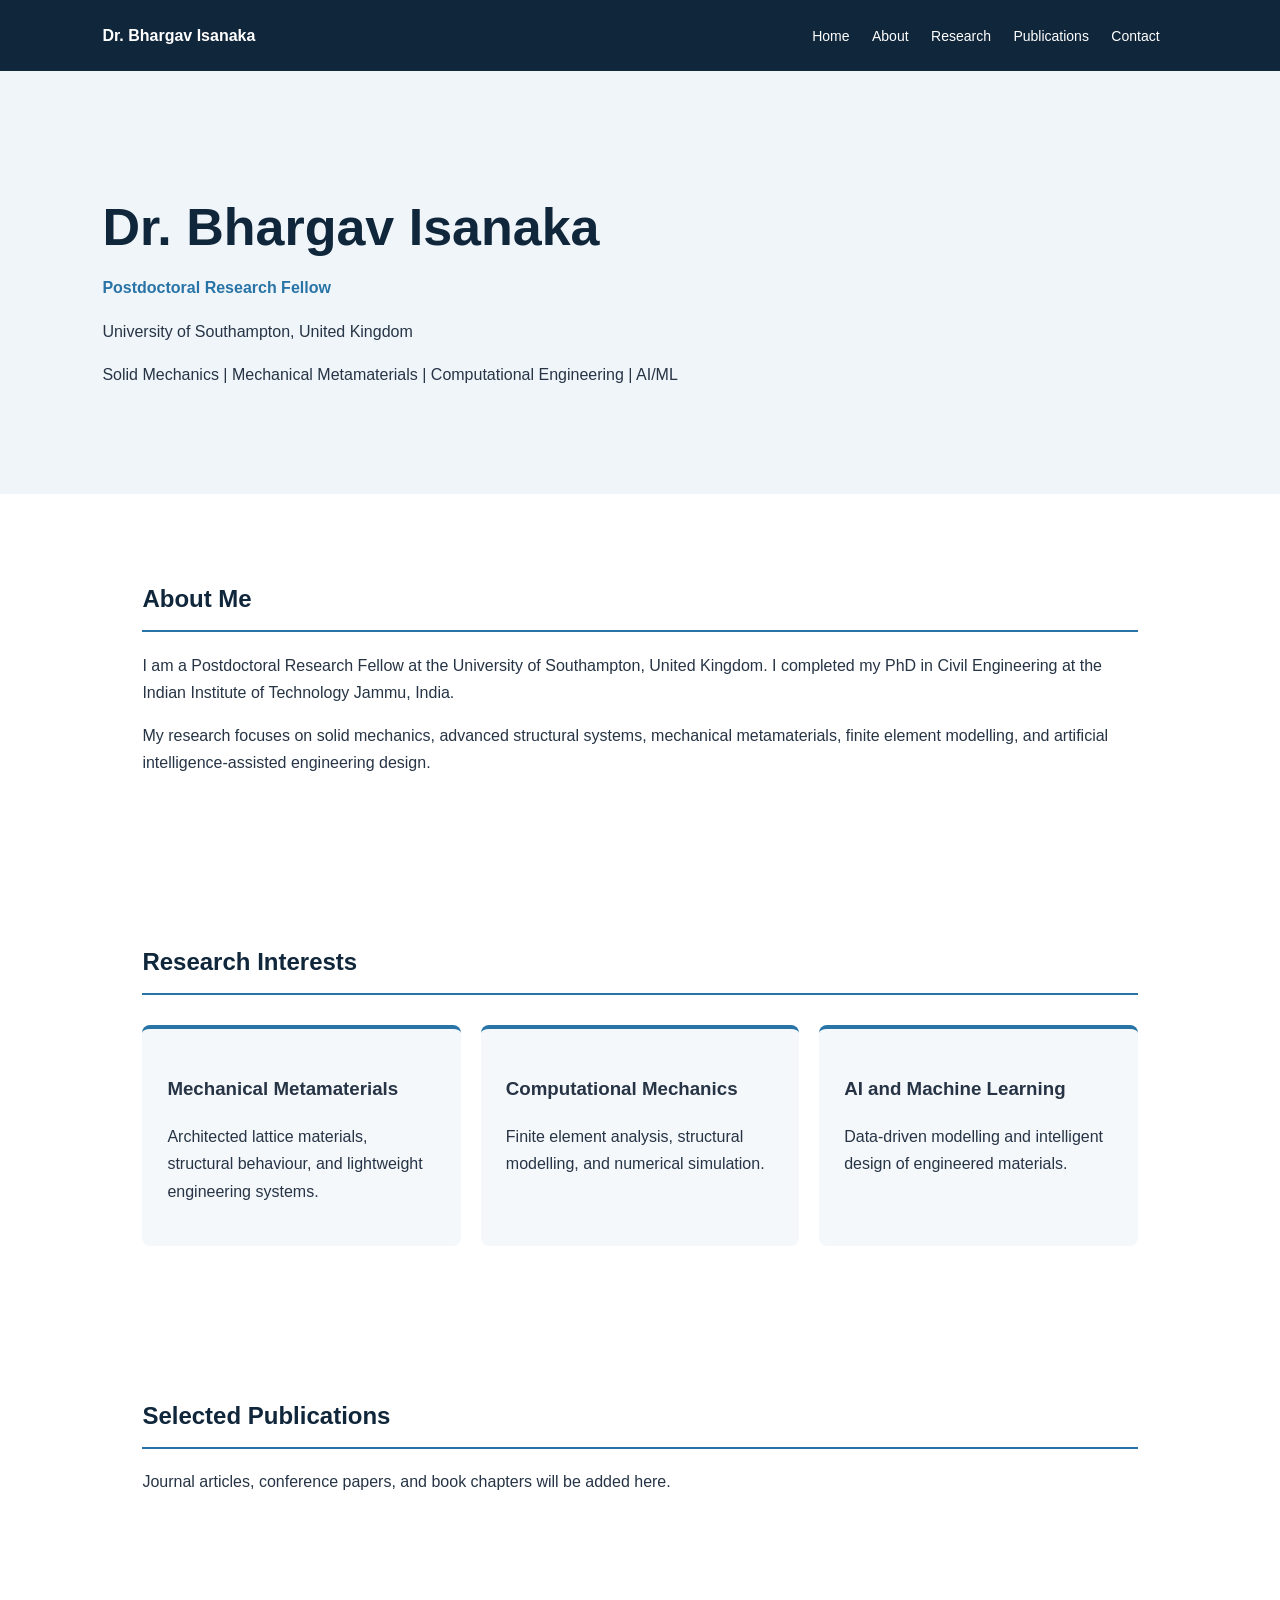
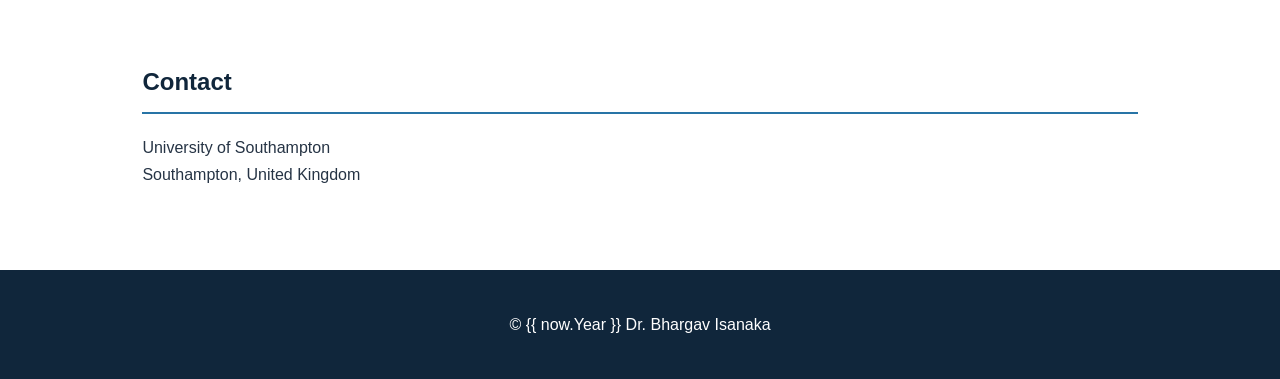
==== layouts/home.html @ 30aade2f "Rename index.html to home.html" ====
<!DOCTYPE html>
<html lang="en">
<head>
  <meta charset="UTF-8">
  <meta name="viewport"
        content="width=device-width, initial-scale=1">
  <title>Dr. Bhargav Isanaka | Academic Research</title>
  <meta name="description"
        content="Academic research website of Dr. Bhargav Isanaka, Postdoctoral Research Fellow at the University of Southampton.">

  <style>
    * { box-sizing: border-box; }

    body {
      margin: 0;
      font-family: Arial, sans-serif;
      color: #263445;
      line-height: 1.7;
      background: #ffffff;
    }

    header {
      background: #10263b;
      color: white;
      padding: 22px 8%;
    }

    nav {
      display: flex;
      justify-content: space-between;
      align-items: center;
      gap: 20px;
      flex-wrap: wrap;
    }

    nav a {
      color: white;
      text-decoration: none;
      margin-right: 18px;
      font-size: 14px;
    }

    .hero {
      background: #f0f5fa;
      padding: 90px 8%;
    }

    .hero h1 {
      color: #10263b;
      font-size: clamp(32px, 5vw, 52px);
      line-height: 1.2;
      margin-bottom: 12px;
    }

    .subtitle {
      color: #2874a6;
      font-weight: bold;
    }

    section {
      padding: 65px 8%;
      max-width: 1200px;
      margin: auto;
    }

    h2 {
      color: #10263b;
      border-bottom: 2px solid #2874a6;
      padding-bottom: 10px;
    }

    .research-grid {
      display: grid;
      grid-template-columns:
        repeat(auto-fit, minmax(230px, 1fr));
      gap: 20px;
      margin-top: 30px;
    }

    .research-card {
      background: #f5f8fb;
      border-radius: 8px;
      padding: 25px;
      border-top: 4px solid #2874a6;
    }

    footer {
      background: #10263b;
      color: white;
      text-align: center;
      padding: 25px;
    }
  </style>
</head>

<body>

<header>
  <nav>
    <strong>Dr. Bhargav Isanaka</strong>
    <div>
      <a href="#home">Home</a>
      <a href="#about">About</a>
      <a href="#research">Research</a>
      <a href="#publications">Publications</a>
      <a href="#contact">Contact</a>
    </div>
  </nav>
</header>

<main>
  <div class="hero" id="home">
    <h1>Dr. Bhargav Isanaka</h1>
    <p class="subtitle">
      Postdoctoral Research Fellow
    </p>
    <p>University of Southampton, United Kingdom</p>
    <p>
      Solid Mechanics | Mechanical Metamaterials |
      Computational Engineering | AI/ML
    </p>
  </div>

  <section id="about">
    <h2>About Me</h2>
    <p>
      I am a Postdoctoral Research Fellow at the
      University of Southampton, United Kingdom.
      I completed my PhD in Civil Engineering at
      the Indian Institute of Technology Jammu, India.
    </p>
    <p>
      My research focuses on solid mechanics,
      advanced structural systems, mechanical
      metamaterials, finite element modelling,
      and artificial intelligence-assisted
      engineering design.
    </p>
  </section>

  <section id="research">
    <h2>Research Interests</h2>

    <div class="research-grid">
      <div class="research-card">
        <h3>Mechanical Metamaterials</h3>
        <p>
          Architected lattice materials, structural
          behaviour, and lightweight engineering
          systems.
        </p>
      </div>

      <div class="research-card">
        <h3>Computational Mechanics</h3>
        <p>
          Finite element analysis, structural
          modelling, and numerical simulation.
        </p>
      </div>

      <div class="research-card">
        <h3>AI and Machine Learning</h3>
        <p>
          Data-driven modelling and intelligent
          design of engineered materials.
        </p>
      </div>
    </div>
  </section>

  <section id="publications">
    <h2>Selected Publications</h2>
    <p>
      Journal articles, conference papers, and
      book chapters will be added here.
    </p>
  </section>

  <section id="contact">
    <h2>Contact</h2>
    <p>
      University of Southampton<br>
      Southampton, United Kingdom
    </p>
  </section>
</main>

<footer>
  <p>© {{ now.Year }} Dr. Bhargav Isanaka</p>
</footer>

</body>
</html>
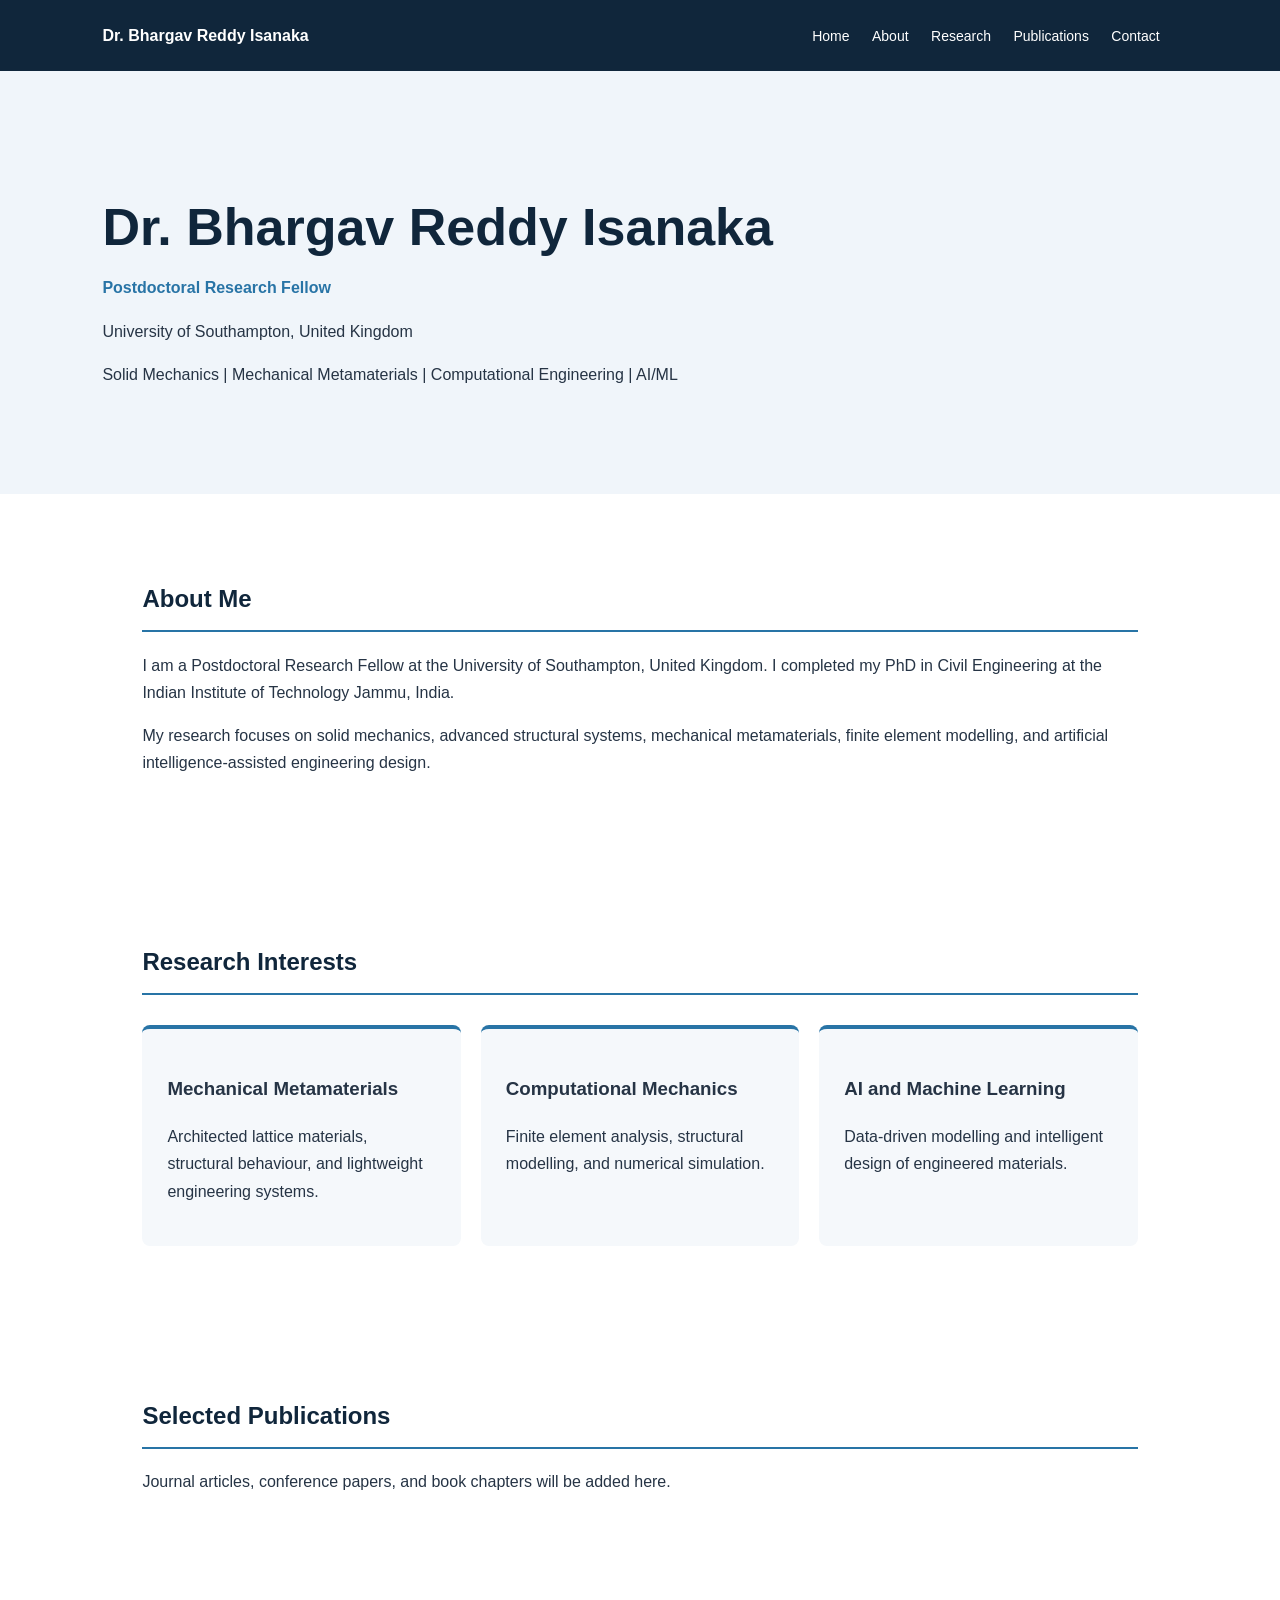
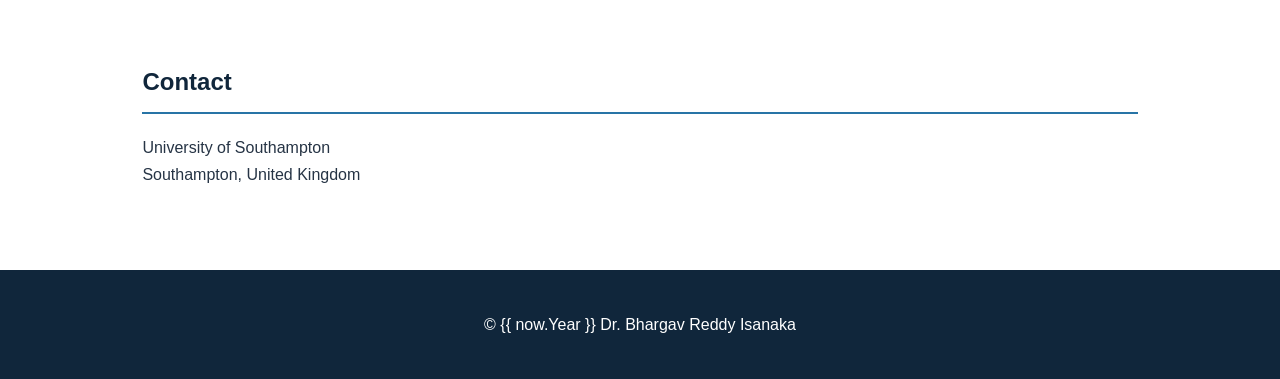
==== commit 5e04fe99: "Update home.html" ====
--- a/layouts/home.html
+++ b/layouts/home.html
@@ -5,9 +5,9 @@
   <meta charset="UTF-8">
   <meta name="viewport"
         content="width=device-width, initial-scale=1">
-  <title>Dr. Bhargav Isanaka | Academic Research</title>
+  <title>Dr. Bhargav Reddy Isanaka | Academic Research</title>
   <meta name="description"
-        content="Academic research website of Dr. Bhargav Isanaka, Postdoctoral Research Fellow at the University of Southampton.">
+        content="Academic research website of Dr. Bhargav Reddy Isanaka, Postdoctoral Research Fellow at the University of Southampton.">
 
   <style>
     * { box-sizing: border-box; }
@@ -98,7 +98,7 @@
 
 <header>
   <nav>
-    <strong>Dr. Bhargav Isanaka</strong>
+    <strong>Dr. Bhargav Reddy Isanaka</strong>
     <div>
       <a href="#home">Home</a>
       <a href="#about">About</a>
@@ -111,7 +111,7 @@
 
 <main>
   <div class="hero" id="home">
-    <h1>Dr. Bhargav Isanaka</h1>
+    <h1>Dr. Bhargav Reddy Isanaka</h1>
     <p class="subtitle">
       Postdoctoral Research Fellow
     </p>
@@ -188,7 +188,7 @@
 </main>
 
 <footer>
-  <p>© {{ now.Year }} Dr. Bhargav Isanaka</p>
+  <p>© {{ now.Year }} Dr. Bhargav Reddy Isanaka</p>
 </footer>
 
 </body>
